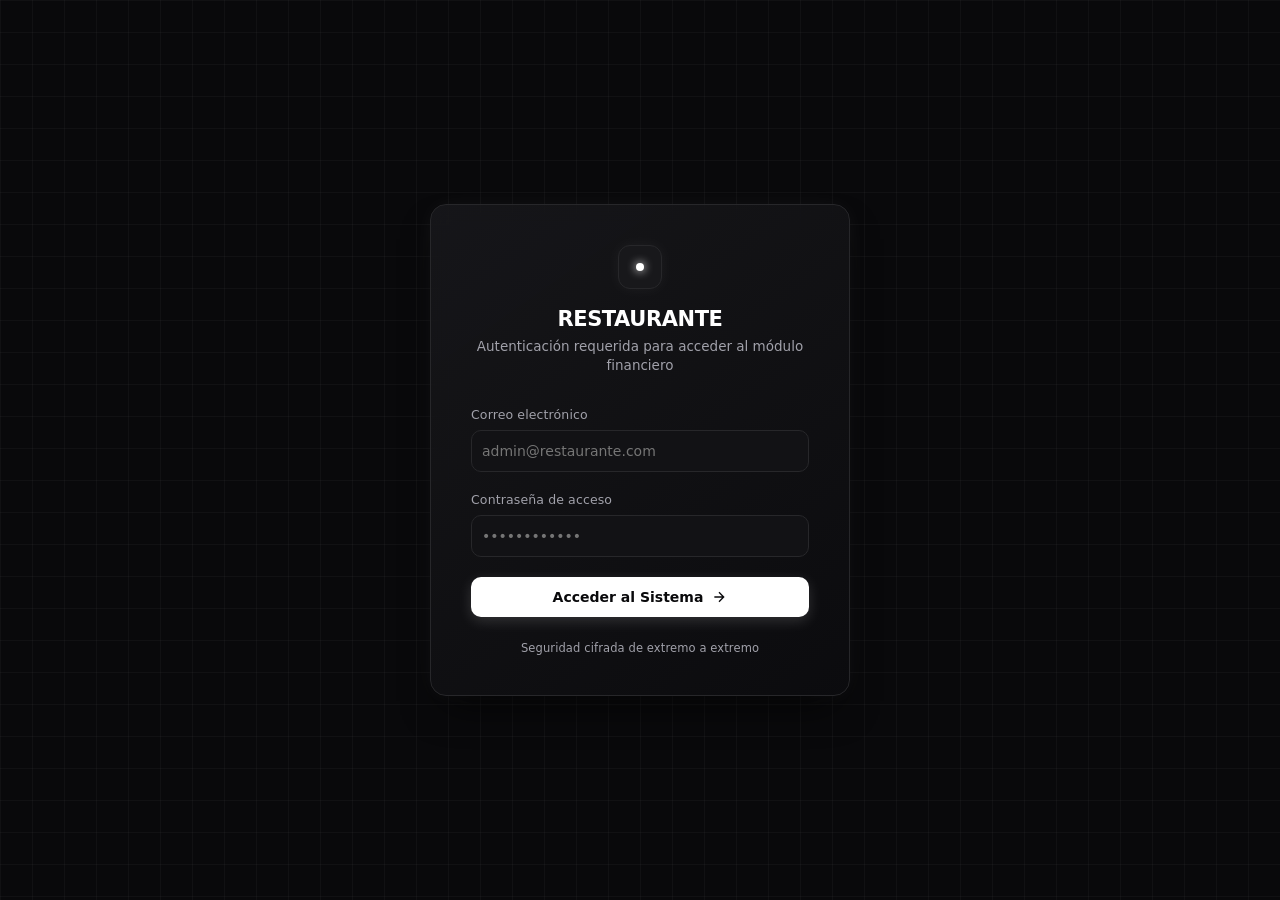
==== pages/ComprobanteEgreso.html @ 993ea024 "comprobante de egreso" ====
<!doctype html>
<html lang="es">
  <head>
    <meta charset="UTF-8" />

    <meta name="viewport" content="width=device-width, initial-scale=1.0" />

    <title>Comprobante de Egreso | Enterprise Core</title>

    <link rel="stylesheet" href="../css/Comprobante.css" />
  </head>
  <body>
    <!-- Fondo con malla sutil estilo Vercel/Linear -->

    <div class="bg-grid"></div>

    <!-- Sección de Autenticación / Inicio de Sesión -->

    <div class="auth-wrapper" id="login-section">
      <div class="glass-card">
        <div class="card-header">
          <div class="brand-glow-icon">
            <div class="inner-dot"></div>
          </div>

          <h1>RESTAURANTE</h1>

          <p>Autenticación requerida para acceder al módulo financiero</p>
        </div>

        <form onsubmit="handleLogin(event)">
          <div class="input-group">
            <label for="email">Correo electrónico</label>

            <div class="input-wrapper">
              <input
                type="email"
                id="email"
                placeholder="admin@restaurante.com"
                required
              />
            </div>
          </div>

          <div class="input-group">
            <label for="password">Contraseña de acceso</label>

            <div class="input-wrapper">
              <input
                type="password"
                id="password"
                placeholder="••••••••••••"
                required
              />
            </div>
          </div>

          <button type="submit" class="btn-primary">
            <span>Acceder al Sistema</span>

            <svg
              width="16"
              height="16"
              viewBox="0 0 24 24"
              fill="none"
              stroke="currentColor"
              stroke-width="2"
            >
              <path d="M5 12h14M12 5l7 7-7 7" />
            </svg>
          </button>
        </form>

        <div class="card-footer-info">
          <span>Seguridad cifrada de extremo a extremo</span>
        </div>
      </div>
    </div>

    <!-- Módulo Principal: Comprobante de Egreso -->

    <div class="dashboard-wrapper hidden" id="dashboard-section">
      <header class="top-nav">
        <div class="nav-left">
          <div class="status-indicator"></div>

          <span class="nav-brand">Restaurante_Grupo</span>

          <span class="nav-divider">/</span>

          <span class="nav-page">Comprobante de Egreso</span>
        </div>

        <div class="nav-right">
          <div class="user-pill">
            <span class="user-status-dot"></span>

            <span>Sesión Activa</span>
          </div>

          <button class="btn-secondary btn-sm" onclick="handleLogout()">
            Cerrar Sesión
          </button>
        </div>
      </header>

      <main class="main-content">
        <div class="form-container glass-card-large">
          <div class="section-title">
            <div class="title-badge">Módulo Financiero</div>

            <h2>Nuevo Comprobante de Egreso</h2>

            <p>
              Registre de forma oficial la salida de capital y seleccione el
              canal de desembolso.
            </p>
          </div>

          <form
            class="egreso-form"
            onsubmit="
              event.preventDefault();
              alert('¡Comprobante generado con éxito!');
            "
          >
            <div class="grid-2">
              <div class="input-group">
                <label for="concepto">Concepto de pago</label>

                <div class="input-wrapper">
                  <input
                    type="text"
                    id="concepto"
                    placeholder="Ej. Liquidación a proveedor de carnes"
                    required
                  />
                </div>
              </div>

              <div class="input-group">
                <label for="forma-pago">Forma de pago</label>

                <div class="input-wrapper select-wrapper">
                  <select id="forma-pago" required>
                    <option value="" disabled selected>
                      Seleccione método de pago
                    </option>

                    <option value="efectivo">Efectivo (Caja General)</option>

                    <option value="transferencia">
                      Transferencia Bancaria (Bancolombia)
                    </option>

                    <option value="tarjeta">
                      Tarjeta Corporativa / Crédito
                    </option>

                    <option value="cheque">Cheque de Gerencia</option>
                  </select>
                </div>
              </div>
            </div>

            <div class="grid-2">
              <div class="input-group">
                <label for="monto">Monto total del egreso ($)</label>

                <div class="input-wrapper currency-wrapper">
                  <span class="currency-symbol">$</span>

                  <input
                    type="number"
                    id="monto"
                    placeholder="0.00"
                    step="0.01"
                    required
                  />
                </div>
              </div>

              <div class="input-group">
                <label for="beneficiario">Beneficiario / Tercero</label>

                <div class="input-wrapper">
                  <input
                    type="text"
                    id="beneficiario"
                    placeholder="Nombre o NIT de la empresa"
                    required
                  />
                </div>
              </div>
            </div>

            <div class="input-group">
              <label for="observaciones">Observaciones o notas contables</label>

              <div class="input-wrapper">
                <textarea
                  id="observaciones"
                  rows="3"
                  placeholder="Detalle la justificación de este movimiento financiero..."
                ></textarea>
              </div>
            </div>

            <div class="form-actions">
              <button
                type="button"
                class="btn-secondary"
                onclick="document.querySelector('.egreso-form').reset()"
              >
                Limpiar campos
              </button>

              <button type="submit" class="btn-primary">
                <span>Generar y Firmar Comprobante</span>

                <svg
                  width="16"
                  height="16"
                  viewBox="0 0 24 24"
                  fill="none"
                  stroke="currentColor"
                  stroke-width="2"
                >
                  <polyline points="20 6 9 17 4 12" />
                </svg>
              </button>
            </div>
          </form>
        </div>
      </main>
    </div>

    <script>
      function handleLogin(e) {
        e.preventDefault();

        document.getElementById("login-section").style.opacity = "0";

        setTimeout(() => {
          document.getElementById("login-section").classList.add("hidden");

          document
            .getElementById("dashboard-section")
            .classList.remove("hidden");
        }, 200);
      }

      function handleLogout() {
        document.getElementById("dashboard-section").classList.add("hidden");

        const login = document.getElementById("login-section");

        login.classList.remove("hidden");

        login.style.opacity = "1";
      }
    </script>
  </body>
</html>
---- css/Comprobante.css ----
/* ==========================================================
   ESTILOS FINANCIEROS PREMIUM - ENTERPRISE CORE (VERCEL/LINEAR)
   ========================================================== */

* {
    box-sizing: border-box;
    margin: 0;
    padding: 0;
    font-family: system-ui, -apple-system, BlinkMacSystemFont, "Segoe UI", Roboto, Oxygen, Ubuntu, Cantarell, sans-serif;
}

:root {
    --bg-base: #09090b;
    --surface-primary: #121215;
    --surface-secondary: #18181b;
    --border-color: #27272a;
    --border-focus: #52525b;
    --text-main: #f4f4f5;
    --text-muted: #a1a1aa;
    --accent-color: #ffffff;
    --accent-hover: #e4e4e7;
    --accent-subtle: rgba(255, 255, 255, 0.08);
    --glow-shadow: 0 0 25px -5px rgba(255, 255, 255, 0.07);
}

body {
    background-color: var(--bg-base);
    color: var(--text-main);
    min-height: 100vh;
    display: flex;
    justify-content: center;
    align-items: center;
    overflow-x: hidden;
    perspective: 1200px;
    -webkit-font-smoothing: antialiased;
}

/* Patrón de grilla de fondo sofisticado */
.bg-grid {
    position: fixed;
    top: 0;
    left: 0;
    width: 100vw;
    height: 100vh;
    background-image: 
        linear-gradient(to right, rgba(255, 255, 255, 0.03) 1px, transparent 1px),
        linear-gradient(to bottom, rgba(255, 255, 255, 0.03) 1px, transparent 1px);
    background-size: 32px 32px;
    z-index: -1;
}

.hidden {
    display: none !important;
}

/* --- TARJETAS CON EFECTO 3D Y GLASSMORPHISM --- */
.glass-card, .glass-card-large {
    background: linear-gradient(145deg, rgba(24, 24, 27, 0.9) 0%, rgba(12, 12, 15, 0.95) 100%);
    border: 1px solid var(--border-color);
    border-radius: 16px;
    backdrop-filter: blur(12px);
    box-shadow: 0 20px 40px -15px rgba(0, 0, 0, 0.8), var(--glow-shadow);
    transition: transform 0.1s ease-out, border-color 0.3s ease, box-shadow 0.3s ease;
    will-change: transform;
}

.glass-card {
    padding: 40px;
    width: 100%;
    max-width: 420px;
    animation: fadeInUp 0.6s cubic-bezier(0.16, 1, 0.3, 1) forwards;
}

.glass-card-large {
    padding: 48px;
    width: 100%;
    max-width: 760px;
    animation: fadeInUp 0.6s cubic-bezier(0.16, 1, 0.3, 1) forwards;
}

.glass-card:hover, .glass-card-large:hover {
    border-color: rgba(255, 255, 255, 0.25);
    box-shadow: 0 35px 70px -15px rgba(0, 0, 0, 0.95), 0 0 35px rgba(255, 255, 255, 0.08);
}

/* Animación de entrada general */
@keyframes fadeInUp {
    from {
        opacity: 0;
        transform: translateY(20px);
    }
    to {
        opacity: 1;
        transform: translateY(0);
    }
}

/* Animación escalonada para los campos */
@keyframes slideUpFade {
    from {
        opacity: 0;
        transform: translateY(16px);
    }
    to {
        opacity: 1;
        transform: translateY(0);
    }
}

.animate-stagger-1 { animation: slideUpFade 0.5s cubic-bezier(0.16, 1, 0.3, 1) 0.15s forwards; opacity: 0; }
.animate-stagger-2 { animation: slideUpFade 0.5s cubic-bezier(0.16, 1, 0.3, 1) 0.25s forwards; opacity: 0; }
.animate-stagger-3 { animation: slideUpFade 0.5s cubic-bezier(0.16, 1, 0.3, 1) 0.35s forwards; opacity: 0; }
.animate-stagger-4 { animation: slideUpFade 0.5s cubic-bezier(0.16, 1, 0.3, 1) 0.45s forwards; opacity: 0; }
.animate-stagger-5 { animation: slideUpFade 0.5s cubic-bezier(0.16, 1, 0.3, 1) 0.55s forwards; opacity: 0; }
.animate-stagger-6 { animation: slideUpFade 0.5s cubic-bezier(0.16, 1, 0.3, 1) 0.65s forwards; opacity: 0; }

/* --- ENCABEZADOS Y ELEMENTOS VISUALES --- */
.card-header {
    text-align: center;
    margin-bottom: 32px;
}

.brand-glow-icon {
    width: 44px;
    height: 44px;
    background: var(--surface-secondary);
    border: 1px solid var(--border-color);
    border-radius: 12px;
    margin: 0 auto 18px auto;
    display: flex;
    align-items: center;
    justify-content: center;
    box-shadow: 0 0 15px rgba(255, 255, 255, 0.05);
}

.inner-dot {
    width: 8px;
    height: 8px;
    background-color: var(--accent-color);
    border-radius: 50%;
    box-shadow: 0 0 10px #ffffff;
}

.card-header h1 {
    font-size: 21px;
    font-weight: 600;
    letter-spacing: -0.02em;
    margin-bottom: 6px;
    color: #ffffff;
}

.card-header p {
    font-size: 13.5px;
    color: var(--text-muted);
    line-height: 1.4;
}

.card-footer-info {
    text-align: center;
    margin-top: 24px;
    font-size: 11.5px;
    color: var(--text-muted);
    letter-spacing: 0.01em;
}

/* --- CAMPOS DE ENTRADA E ÍCONOS --- */
.input-group {
    margin-bottom: 20px;
    display: flex;
    flex-direction: column;
}

.input-group label {
    font-size: 12.5px;
    font-weight: 500;
    color: var(--text-muted);
    margin-bottom: 8px;
    letter-spacing: 0.01em;
}

.input-wrapper {
    position: relative;
    background-color: var(--surface-primary);
    border: 1px solid var(--border-color);
    border-radius: 10px;
    display: flex;
    align-items: center;
    transition: all 0.2s cubic-bezier(0.16, 1, 0.3, 1);
}

.input-wrapper:focus-within {
    border-color: var(--border-focus);
    background-color: #151518;
    box-shadow: 0 0 0 3px rgba(255, 255, 255, 0.06), 0 0 20px rgba(255, 255, 255, 0.03);
}

.input-icon {
    display: flex;
    align-items: center;
    justify-content: center;
    padding-left: 14px;
    color: var(--text-muted);
}

.input-group input,
.input-group select,
.input-group textarea {
    width: 100%;
    background: transparent;
    border: none;
    padding: 12px 14px;
    font-size: 14px;
    color: var(--text-main);
    outline: none;
}

.input-wrapper input {
    padding-left: 10px !important;
}

.input-group select {
    cursor: pointer;
    appearance: none;
    background-image: url("data:image/svg+xml,%3Csvg xmlns='http://www.w3.org/2000/svg' width='16' height='16' viewBox='0 0 24 24' fill='none' stroke='%23a1a1aa' stroke-width='2' stroke-linecap='round' stroke-linejoin='round'%3E%3Cpolyline points='6 9 12 15 18 9'%3E%3C/polyline%3E%3C/svg%3E");
    background-repeat: no-repeat;
    background-position: right 14px center;
    padding-right: 40px;
}

.input-group select option {
    background-color: var(--surface-secondary);
    color: var(--text-main);
    padding: 12px;
}

.currency-wrapper {
    padding-left: 14px;
}

.currency-symbol {
    color: var(--text-muted);
    font-weight: 500;
    font-size: 14px;
}

.currency-wrapper input {
    padding-left: 6px !important;
}

.input-group textarea {
    resize: vertical;
    min-height: 80px;
}

/* --- BOTONES --- */
.btn-primary {
    width: 100%;
    background-color: var(--accent-color);
    color: #09090b;
    border: none;
    border-radius: 10px;
    padding: 12px 18px;
    font-size: 14px;
    font-weight: 600;
    cursor: pointer;
    display: flex;
    align-items: center;
    justify-content: center;
    gap: 8px;
    transition: all 0.2s ease;
    box-shadow: 0 4px 14px rgba(255, 255, 255, 0.15);
    margin-top: 6px;
}

.btn-primary:hover {
    background-color: var(--accent-hover);
    transform: translateY(-1px);
    box-shadow: 0 6px 20px rgba(255, 255, 255, 0.25);
}

.btn-primary:active, .btn-secondary:active {
    transform: scale(0.98);
}

.btn-secondary {
    background-color: transparent;
    color: var(--text-main);
    border: 1px solid var(--border-color);
    border-radius: 10px;
    padding: 10px 16px;
    font-size: 13.5px;
    font-weight: 500;
    cursor: pointer;
    transition: all 0.2s ease;
}

.btn-secondary:hover {
    background-color: var(--accent-subtle);
    border-color: var(--border-focus);
}

.btn-sm {
    padding: 6px 12px;
    font-size: 12.5px;
    border-radius: 8px;
}

/* --- DASHBOARD Y NAVEGACIÓN SUPERIOR --- */
.dashboard-wrapper {
    width: 100vw;
    height: 100vh;
    display: flex;
    flex-direction: column;
    background-color: var(--bg-base);
    transition: opacity 0.3s ease;
}

.top-nav {
    height: 64px;
    border-bottom: 1px solid var(--border-color);
    display: flex;
    justify-content: space-between;
    align-items: center;
    padding: 0 36px;
    background-color: rgba(9, 9, 11, 0.85);
    backdrop-filter: blur(12px);
    position: sticky;
    top: 0;
    z-index: 100;
}

.nav-left {
    display: flex;
    align-items: center;
    gap: 12px;
    font-size: 14px;
}

.status-indicator {
    width: 8px;
    height: 8px;
    background-color: #22c55e;
    border-radius: 50%;
    box-shadow: 0 0 8px rgba(34, 197, 94, 0.6);
}

.nav-brand {
    font-weight: 600;
    color: var(--text-main);
}

.nav-divider {
    color: var(--border-focus);
}

.nav-page {
    color: var(--text-muted);
}

.nav-right {
    display: flex;
    align-items: center;
    gap: 16px;
}

.user-pill {
    display: flex;
    align-items: center;
    gap: 8px;
    background-color: var(--surface-secondary);
    border: 1px solid var(--border-color);
    padding: 5px 12px;
    border-radius: 20px;
    font-size: 12px;
    color: var(--text-muted);
}

.user-status-dot {
    width: 6px;
    height: 6px;
    background-color: #3b82f6;
    border-radius: 50%;
}

.main-content {
    flex: 1;
    display: flex;
    justify-content: center;
    align-items: center;
    padding: 32px;
}

.section-title {
    margin-bottom: 28px;
    border-bottom: 1px solid var(--border-color);
    padding-bottom: 18px;
}

.title-badge {
    display: inline-block;
    background-color: rgba(255, 255, 255, 0.06);
    border: 1px solid var(--border-color);
    padding: 3px 8px;
    border-radius: 6px;
    font-size: 11px;
    font-weight: 600;
    color: var(--text-muted);
    text-transform: uppercase;
    letter-spacing: 0.05em;
    margin-bottom: 10px;
}

.section-title h2 {
    font-size: 20px;
    font-weight: 600;
    letter-spacing: -0.02em;
    margin-bottom: 6px;
    color: #ffffff;
}

.section-title p {
    font-size: 13.5px;
    color: var(--text-muted);
}

.grid-2 {
    display: grid;
    grid-template-columns: 1fr 1fr;
    gap: 18px;
}

.form-actions {
    display: flex;
    justify-content: flex-end;
    gap: 12px;
    margin-top: 32px;
    border-top: 1px solid var(--border-color);
    padding-top: 20px;
}
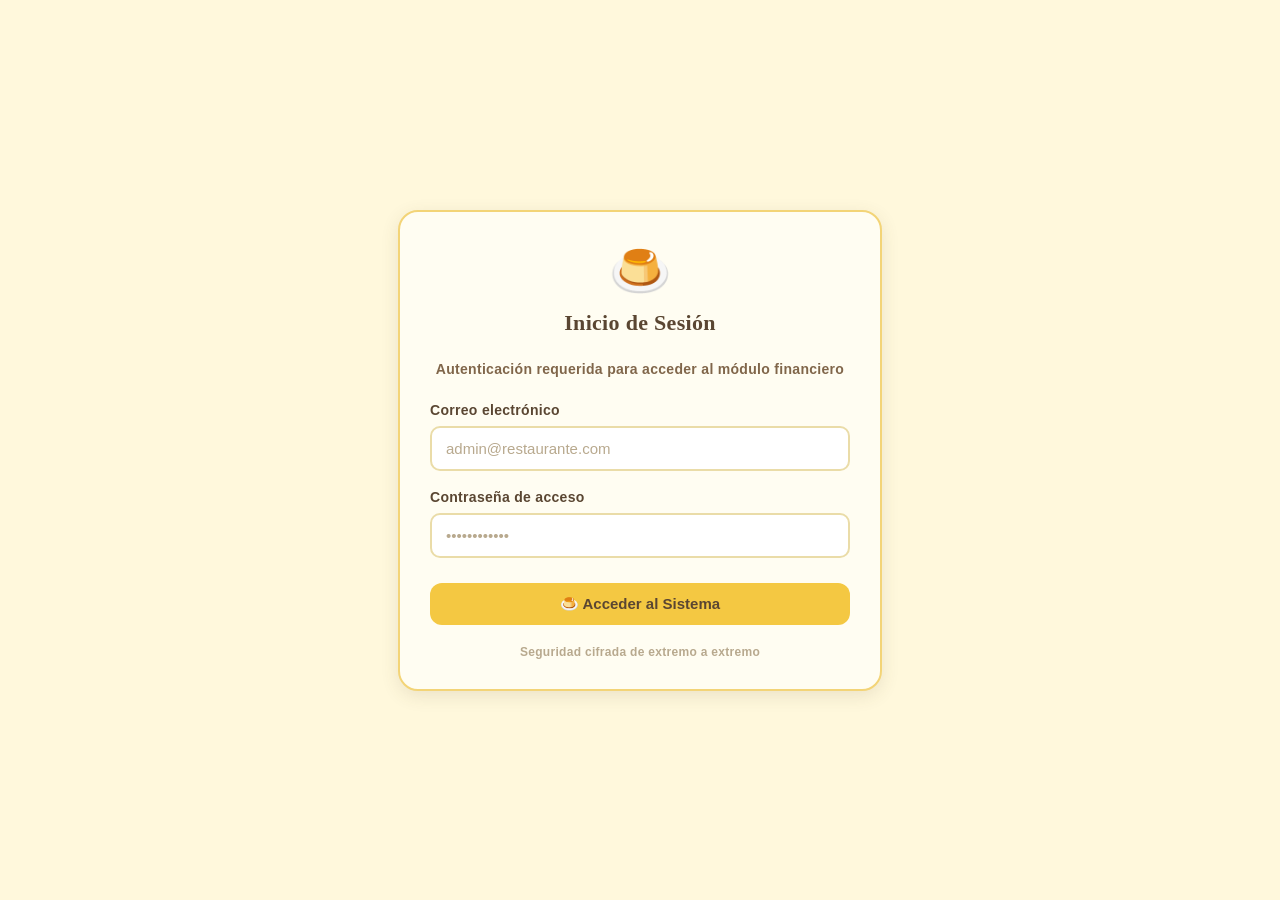
==== commit 0021c99b: "Actualización de comprobantes por Brandon" ====
--- a/pages/ComprobanteEgreso.html
+++ b/pages/ComprobanteEgreso.html
@@ -2,263 +2,207 @@
 <html lang="es">
   <head>
     <meta charset="UTF-8" />
-
     <meta name="viewport" content="width=device-width, initial-scale=1.0" />
-
-    <title>Comprobante de Egreso | Enterprise Core</title>
-
+    <title>Comprobante de Egreso | Pompompurin Restaurante</title>
+    <!-- ENLAZADO CORRECTAMENTE AL CSS DE COMPROBANTE -->
     <link rel="stylesheet" href="../css/Comprobante.css" />
   </head>
   <body>
-    <!-- Fondo con malla sutil estilo Vercel/Linear -->
-
-    <div class="bg-grid"></div>
-
-    <!-- Sección de Autenticación / Inicio de Sesión -->
-
-    <div class="auth-wrapper" id="login-section">
-      <div class="glass-card">
-        <div class="card-header">
-          <div class="brand-glow-icon">
-            <div class="inner-dot"></div>
+    <!-- SECCIÓN DE AUTENTICACIÓN / INICIO DE SESIÓN -->
+    <div id="login-section">
+      <section class="tarjeta login-tarjeta">
+        <div style="font-size: 50px; margin-bottom: 10px; text-align: center;">🍮</div>
+        <h3 style="text-align: center;">Inicio de Sesión</h3>
+        <p style="color: #80664a; font-size: 14px; margin-bottom: 25px; text-align: center;">
+          Autenticación requerida para acceder al módulo financiero
+        </p>
+
+        <form onsubmit="handleLogin(event)">
+          <div class="campo" style="margin-bottom: 18px;">
+            <label for="email">Correo electrónico</label>
+            <input
+              type="email"
+              id="email"
+              placeholder="admin@restaurante.com"
+              required
+            />
           </div>
 
-          <h1>RESTAURANTE</h1>
-
-          <p>Autenticación requerida para acceder al módulo financiero</p>
-        </div>
-
-        <form onsubmit="handleLogin(event)">
-          <div class="input-group">
-            <label for="email">Correo electrónico</label>
-
-            <div class="input-wrapper">
-              <input
-                type="email"
-                id="email"
-                placeholder="admin@restaurante.com"
-                required
-              />
-            </div>
+          <div class="campo" style="margin-bottom: 25px;">
+            <label for="password">Contraseña de acceso</label>
+            <input
+              type="password"
+              id="password"
+              placeholder="••••••••••••"
+              required
+            />
           </div>
 
-          <div class="input-group">
-            <label for="password">Contraseña de acceso</label>
-
-            <div class="input-wrapper">
-              <input
-                type="password"
-                id="password"
-                placeholder="••••••••••••"
-                required
-              />
-            </div>
-          </div>
-
-          <button type="submit" class="btn-primary">
-            <span>Acceder al Sistema</span>
-
-            <svg
-              width="16"
-              height="16"
-              viewBox="0 0 24 24"
-              fill="none"
-              stroke="currentColor"
-              stroke-width="2"
-            >
-              <path d="M5 12h14M12 5l7 7-7 7" />
-            </svg>
+          <button type="submit" class="btn guardar" style="width: 100%;">
+            🍮 Acceder al Sistema
           </button>
         </form>
 
-        <div class="card-footer-info">
+        <div style="margin-top: 20px; font-size: 12px; color: #b8a98e; text-align: center;">
           <span>Seguridad cifrada de extremo a extremo</span>
         </div>
-      </div>
+      </section>
     </div>
 
-    <!-- Módulo Principal: Comprobante de Egreso -->
-
-    <div class="dashboard-wrapper hidden" id="dashboard-section">
-      <header class="top-nav">
-        <div class="nav-left">
-          <div class="status-indicator"></div>
-
-          <span class="nav-brand">Restaurante_Grupo</span>
-
-          <span class="nav-divider">/</span>
-
-          <span class="nav-page">Comprobante de Egreso</span>
-        </div>
-
-        <div class="nav-right">
-          <div class="user-pill">
-            <span class="user-status-dot"></span>
-
-            <span>Sesión Activa</span>
-          </div>
-
-          <button class="btn-secondary btn-sm" onclick="handleLogout()">
+    <!-- MÓDULO PRINCIPAL: COMPROBANTE DE EGRESO (OCULTO POR DEFECTO) -->
+    <div id="dashboard-section" class="hidden">
+      <!-- Encabezado Estilizado Pompompurin -->
+      <header class="encabezado">
+        <div class="logo">🍮</div>
+        <img src="../img/comida.png" alt="Pompompurin" />
+        <div>
+          <h1>Restaurante_Grupo</h1>
+          <p>Módulo Financiero y Caja</p>
+        </div>
+        <div style="margin-left: auto;">
+          <button class="btn cancelar" onclick="handleLogout()" style="padding: 8px 16px; font-size: 13px;">
             Cerrar Sesión
           </button>
         </div>
       </header>
 
-      <main class="main-content">
-        <div class="form-container glass-card-large">
-          <div class="section-title">
-            <div class="title-badge">Módulo Financiero</div>
-
-            <h2>Nuevo Comprobante de Egreso</h2>
-
-            <p>
-              Registre de forma oficial la salida de capital y seleccione el
-              canal de desembolso.
-            </p>
+      <!-- Contenido Principal -->
+      <main class="contenedor">
+        <div class="titulo">
+          <h2>🍮 Nuevo Comprobante de Egreso</h2>
+          <p>
+            Registre de forma oficial la salida de capital y seleccione el canal de desembolso.
+          </p>
+        </div>
+
+        <form
+          onsubmit="
+            event.preventDefault();
+            alert('¡Comprobante generado con éxito!');
+          "
+        >
+          <!-- Datos del Comprobante -->
+          <section class="tarjeta">
+            <h3>🍮 Datos del Egreso</h3>
+
+            <div class="formulario">
+              <div class="campo">
+                <label for="concepto">Concepto de pago</label>
+                <input
+                  type="text"
+                  id="concepto"
+                  placeholder="Ej. Liquidación a proveedor de carnes"
+                  required
+                />
+              </div>
+
+              <div class="campo">
+                <label for="forma-pago">Forma de pago</label>
+                <select id="forma-pago" required>
+                  <option value="" disabled selected>
+                    🍮 Seleccione método de pago
+                  </option>
+                  <option value="efectivo">Efectivo (Caja General)</option>
+                  <option value="transferencia">
+                    Transferencia Bancaria (Bancolombia)
+                  </option>
+                  <option value="tarjeta">
+                    Tarjeta Corporativa / Crédito
+                  </option>
+                  <option value="cheque">Cheque de Gerencia</option>
+                </select>
+              </div>
+
+              <div class="campo">
+                <label for="monto">Monto total del egreso ($)</label>
+                <input
+                  type="number"
+                  id="monto"
+                  placeholder="0.00"
+                  step="0.01"
+                  min="0"
+                  required
+                />
+              </div>
+
+              <div class="campo">
+                <label for="beneficiario">Beneficiario / Tercero</label>
+                <input
+                  type="text"
+                  id="beneficiario"
+                  placeholder="Nombre o NIT de la empresa"
+                  required
+                />
+              </div>
+            </div>
+
+            <div class="campo" style="margin-top: 20px;">
+              <label for="observaciones">Observaciones o notas contables</label>
+              <textarea
+                id="observaciones"
+                rows="3"
+                placeholder="Detalle la justificación de este movimiento financiero..."
+              ></textarea>
+            </div>
+          </section>
+
+          <!-- Resumen Financiero -->
+          <section class="tarjeta-resumen">
+            <h3>🍮 Resumen del Movimiento</h3>
+            
+            <div class="Pedido-vacio">
+              <div class="icono-pedido">🍮</div>
+              <p>Comprobante listo para validar</p>
+              <span>Verifique los montos e información antes de firmar</span>
+            </div>
+
+            <div class="total">
+              <strong>Total Egreso</strong>
+              <strong>$0.00</strong>
+            </div>
+          </section>
+
+          <!-- Botones de Acción -->
+          <div class="acciones">
+            <button
+              type="button"
+              class="btn cancelar"
+              onclick="document.querySelector('form').reset()"
+            >
+              Limpiar campos
+            </button>
+
+            <button type="submit" class="btn guardar">
+              🍮 Generar y Firmar Comprobante
+            </button>
           </div>
-
-          <form
-            class="egreso-form"
-            onsubmit="
-              event.preventDefault();
-              alert('¡Comprobante generado con éxito!');
-            "
-          >
-            <div class="grid-2">
-              <div class="input-group">
-                <label for="concepto">Concepto de pago</label>
-
-                <div class="input-wrapper">
-                  <input
-                    type="text"
-                    id="concepto"
-                    placeholder="Ej. Liquidación a proveedor de carnes"
-                    required
-                  />
-                </div>
-              </div>
-
-              <div class="input-group">
-                <label for="forma-pago">Forma de pago</label>
-
-                <div class="input-wrapper select-wrapper">
-                  <select id="forma-pago" required>
-                    <option value="" disabled selected>
-                      Seleccione método de pago
-                    </option>
-
-                    <option value="efectivo">Efectivo (Caja General)</option>
-
-                    <option value="transferencia">
-                      Transferencia Bancaria (Bancolombia)
-                    </option>
-
-                    <option value="tarjeta">
-                      Tarjeta Corporativa / Crédito
-                    </option>
-
-                    <option value="cheque">Cheque de Gerencia</option>
-                  </select>
-                </div>
-              </div>
-            </div>
-
-            <div class="grid-2">
-              <div class="input-group">
-                <label for="monto">Monto total del egreso ($)</label>
-
-                <div class="input-wrapper currency-wrapper">
-                  <span class="currency-symbol">$</span>
-
-                  <input
-                    type="number"
-                    id="monto"
-                    placeholder="0.00"
-                    step="0.01"
-                    required
-                  />
-                </div>
-              </div>
-
-              <div class="input-group">
-                <label for="beneficiario">Beneficiario / Tercero</label>
-
-                <div class="input-wrapper">
-                  <input
-                    type="text"
-                    id="beneficiario"
-                    placeholder="Nombre o NIT de la empresa"
-                    required
-                  />
-                </div>
-              </div>
-            </div>
-
-            <div class="input-group">
-              <label for="observaciones">Observaciones o notas contables</label>
-
-              <div class="input-wrapper">
-                <textarea
-                  id="observaciones"
-                  rows="3"
-                  placeholder="Detalle la justificación de este movimiento financiero..."
-                ></textarea>
-              </div>
-            </div>
-
-            <div class="form-actions">
-              <button
-                type="button"
-                class="btn-secondary"
-                onclick="document.querySelector('.egreso-form').reset()"
-              >
-                Limpiar campos
-              </button>
-
-              <button type="submit" class="btn-primary">
-                <span>Generar y Firmar Comprobante</span>
-
-                <svg
-                  width="16"
-                  height="16"
-                  viewBox="0 0 24 24"
-                  fill="none"
-                  stroke="currentColor"
-                  stroke-width="2"
-                >
-                  <polyline points="20 6 9 17 4 12" />
-                </svg>
-              </button>
-            </div>
-          </form>
-        </div>
+        </form>
       </main>
+
+      <!-- Pie de página -->
+      <footer>
+        <p>🍮 Restaurante: Módulo Financiero Seguro</p>
+      </footer>
     </div>
 
+    <!-- Script de Control de Sesión -->
     <script>
       function handleLogin(e) {
         e.preventDefault();
-
-        document.getElementById("login-section").style.opacity = "0";
-
+        const loginSection = document.getElementById("login-section");
+        loginSection.style.opacity = "0";
         setTimeout(() => {
-          document.getElementById("login-section").classList.add("hidden");
-
-          document
-            .getElementById("dashboard-section")
-            .classList.remove("hidden");
+          loginSection.classList.add("hidden");
+          document.getElementById("dashboard-section").classList.remove("hidden");
         }, 200);
       }
 
       function handleLogout() {
         document.getElementById("dashboard-section").classList.add("hidden");
-
         const login = document.getElementById("login-section");
-
         login.classList.remove("hidden");
-
         login.style.opacity = "1";
       }
     </script>
   </body>
-</html>
+</html>
--- a/css/Comprobante.css
+++ b/css/Comprobante.css
@@ -1,439 +1,286 @@
-/* ==========================================================
-   ESTILOS FINANCIEROS PREMIUM - ENTERPRISE CORE (VERCEL/LINEAR)
-   ========================================================== */
-
-* {
+@import url('https://fonts.googleapis.com/css2?family=Dancing+Script:wght@500;600;700&display=swap');
+
+.encabezado h1,
+.titulo h2,
+.tarjeta h3,
+.tarjeta-resumen h3 {
+    font-family: "Dancing Script", cursive;
+}
+
+/*------- Pompompurin Theme -------*/ 
+
+body {
+    margin: 0;
+    background-color: #fff8dc;
+    font-family: "Trebuchet MS", Arial, sans-serif;
+    color: #5a4632;
+    min-height: 100vh;
+}
+
+/*---- class encabezado ----*/
+
+.encabezado {
+    padding: 25px 40px;
+    display: flex;
+    align-items: center;
+    gap: 15px;
+    border-bottom: 3px solid #e8bd32;
+    background-image: url("../img/cuadros.jpg");
+    background-size: 400px 400px;
+    position: relative;
+}
+
+.encabezado img {
+    position: absolute;
+    right: 40px;
+    top: 5px;
+    width: 100px;
+    height: auto;
+}
+
+.logo {
+    font-size: 45px;
+}
+
+.encabezado h1 {
+    margin: 0;
+    color: #5a4632;
+    font-size: 30px;
+    font-weight: 700;
+    letter-spacing: 0.5px;
+}
+
+.encabezado p {
+    margin: 4px 0 0;
+    color: #76583a;
+    font-size: 16px;
+}
+
+/*--- contenedor principal ---*/
+
+.contenedor {
+    width: 90%;
+    max-width: 1000px;
+    margin: 35px auto;
+}
+
+/*-- titulo --*/
+
+.titulo {
+    margin-bottom: 25px;
+}
+
+.titulo h2 {
+    margin-bottom: 8px;
+    color: #5a4632;
+    font-size: 32px;
+    font-weight: 700;
+    letter-spacing: 0.5px;
+}
+
+.titulo p {
+    margin: 0;
+    color: #80664a;
+}
+
+/* ------- tarjetas ------- */
+
+.tarjeta,
+.tarjeta-resumen {
+    background-color: #fffdf2;
+    border-radius: 20px;
+    padding: 30px;
+    margin-bottom: 25px;
+    box-shadow: 0 5px 18px rgba(90, 70, 50, 0.12);
+    border: 2px solid #f3d477;
+    font-weight: 700;
+    letter-spacing: 0.3px;
+}
+
+.tarjeta h3,
+.tarjeta-resumen h3 {
+    margin-top: 0;
+    margin-bottom: 25px;
+    color: #5a4632;
+    font-size: 22px;
+}
+
+/*------- formulario -------*/
+
+.formulario {
+    display: grid;
+    grid-template-columns: repeat(2, 1fr);
+    gap: 20px;
+}
+
+.campo {
+    display: flex;
+    flex-direction: column;
+    gap: 8px;
+}
+
+.campo label {
+    font-weight: bold;
+    color: #5a4632;
+    font-size: 14px;
+}
+
+.campo input,
+.campo select,
+.campo textarea {
+    width: 100%;
     box-sizing: border-box;
-    margin: 0;
-    padding: 0;
-    font-family: system-ui, -apple-system, BlinkMacSystemFont, "Segoe UI", Roboto, Oxygen, Ubuntu, Cantarell, sans-serif;
-}
-
-:root {
-    --bg-base: #09090b;
-    --surface-primary: #121215;
-    --surface-secondary: #18181b;
-    --border-color: #27272a;
-    --border-focus: #52525b;
-    --text-main: #f4f4f5;
-    --text-muted: #a1a1aa;
-    --accent-color: #ffffff;
-    --accent-hover: #e4e4e7;
-    --accent-subtle: rgba(255, 255, 255, 0.08);
-    --glow-shadow: 0 0 25px -5px rgba(255, 255, 255, 0.07);
-}
-
-body {
-    background-color: var(--bg-base);
-    color: var(--text-main);
-    min-height: 100vh;
+    padding: 12px 14px;
+    border: 2px solid #eadca8;
+    border-radius: 10px;
+    background-color: #fff;
+    color: #5a4632;
+    font-size: 15px;
+    font-family: inherit;
+}
+
+.campo textarea {
+    resize: vertical;
+    min-height: 80px;
+}
+
+/* Efecto al seleccionar un campo */
+
+.campo input:focus,
+.campo select:focus,
+.campo textarea:focus {
+    outline: none;
+    border-color: #e5b93f;
+    box-shadow: 0 0 0 3px rgba(229, 185, 63, 0.20);
+}
+
+.campo input::placeholder,
+.campo textarea::placeholder {
+    color: #b8a98e;
+}
+
+/* ------- botones ------- */
+
+.acciones {
+    display: flex;
+    justify-content: flex-end;
+    gap: 15px;
+    margin-top: 20px;
+}
+
+.btn {
+    border: none;
+    border-radius: 12px;
+    padding: 12px 22px;
+    font-size: 15px;
+    font-weight: bold;
+    cursor: pointer;
+    transition: background-color 0.2s ease;
+}
+
+.cancelar {
+    background-color: #fff;
+    color: #5a4632;
+    border: 2px solid #e8d49a;
+}
+
+.cancelar:hover {
+    background-color: #fcf6e3;
+}
+
+.guardar {
+    background-color: #f4c842;
+    color: #5a4632;
+}
+
+.guardar:hover {
+    background-color: #e9b92e;
+}
+
+/* ------- resumen ------- */
+
+.Pedido-vacio {
+    text-align: center;
+    padding: 25px;
+    color: #806b50;
+}
+
+.icono-pedido {
+    font-size: 45px;
+    margin-bottom: 10px;
+}
+
+.Pedido-vacio p {
+    font-weight: bold;
+    margin-bottom: 8px;
+}
+
+.Pedido-vacio span {
+    font-size: 14px;
+    font-weight: normal;
+}
+
+.total {
+    display: flex;
+    justify-content: space-between;
+    align-items: center;
+    border-top: 2px solid #eadca8;
+    padding-top: 18px;
+    margin-top: 15px;
+    font-size: 20px;
+    color: #5a4632;
+}
+
+/* ------- pie de pagina ------- */
+
+footer {
+    width: 100%;
+    min-height: 150px;
+    box-sizing: border-box;
+    text-align: center;
+    padding: 40px 20px;
+    margin-top: 40px;
+    color: #806b50;
+    font-size: 14px;
+    background-image: url("../img/cuadros.jpg");
+    background-size: 400px 400px;
+    background-position: center;
+    background-repeat: repeat;
+}
+
+/* --- Control de Secciones (Login / Dashboard) --- */
+
+#login-section {
     display: flex;
     justify-content: center;
     align-items: center;
-    overflow-x: hidden;
-    perspective: 1200px;
-    -webkit-font-smoothing: antialiased;
-}
-
-/* Patrón de grilla de fondo sofisticado */
-.bg-grid {
-    position: fixed;
-    top: 0;
-    left: 0;
-    width: 100vw;
-    height: 100vh;
-    background-image: 
-        linear-gradient(to right, rgba(255, 255, 255, 0.03) 1px, transparent 1px),
-        linear-gradient(to bottom, rgba(255, 255, 255, 0.03) 1px, transparent 1px);
-    background-size: 32px 32px;
-    z-index: -1;
+    min-height: 100vh;
+    padding: 20px;
+    box-sizing: border-box;
+}
+
+.login-tarjeta {
+    width: 100%;
+    max-width: 420px;
+    margin-bottom: 0 !important;
 }
 
 .hidden {
     display: none !important;
 }
 
-/* --- TARJETAS CON EFECTO 3D Y GLASSMORPHISM --- */
-.glass-card, .glass-card-large {
-    background: linear-gradient(145deg, rgba(24, 24, 27, 0.9) 0%, rgba(12, 12, 15, 0.95) 100%);
-    border: 1px solid var(--border-color);
-    border-radius: 16px;
-    backdrop-filter: blur(12px);
-    box-shadow: 0 20px 40px -15px rgba(0, 0, 0, 0.8), var(--glow-shadow);
-    transition: transform 0.1s ease-out, border-color 0.3s ease, box-shadow 0.3s ease;
-    will-change: transform;
-}
-
-.glass-card {
-    padding: 40px;
-    width: 100%;
-    max-width: 420px;
-    animation: fadeInUp 0.6s cubic-bezier(0.16, 1, 0.3, 1) forwards;
-}
-
-.glass-card-large {
-    padding: 48px;
-    width: 100%;
-    max-width: 760px;
-    animation: fadeInUp 0.6s cubic-bezier(0.16, 1, 0.3, 1) forwards;
-}
-
-.glass-card:hover, .glass-card-large:hover {
-    border-color: rgba(255, 255, 255, 0.25);
-    box-shadow: 0 35px 70px -15px rgba(0, 0, 0, 0.95), 0 0 35px rgba(255, 255, 255, 0.08);
-}
-
-/* Animación de entrada general */
-@keyframes fadeInUp {
-    from {
-        opacity: 0;
-        transform: translateY(20px);
-    }
-    to {
-        opacity: 1;
-        transform: translateY(0);
-    }
-}
-
-/* Animación escalonada para los campos */
-@keyframes slideUpFade {
-    from {
-        opacity: 0;
-        transform: translateY(16px);
-    }
-    to {
-        opacity: 1;
-        transform: translateY(0);
-    }
-}
-
-.animate-stagger-1 { animation: slideUpFade 0.5s cubic-bezier(0.16, 1, 0.3, 1) 0.15s forwards; opacity: 0; }
-.animate-stagger-2 { animation: slideUpFade 0.5s cubic-bezier(0.16, 1, 0.3, 1) 0.25s forwards; opacity: 0; }
-.animate-stagger-3 { animation: slideUpFade 0.5s cubic-bezier(0.16, 1, 0.3, 1) 0.35s forwards; opacity: 0; }
-.animate-stagger-4 { animation: slideUpFade 0.5s cubic-bezier(0.16, 1, 0.3, 1) 0.45s forwards; opacity: 0; }
-.animate-stagger-5 { animation: slideUpFade 0.5s cubic-bezier(0.16, 1, 0.3, 1) 0.55s forwards; opacity: 0; }
-.animate-stagger-6 { animation: slideUpFade 0.5s cubic-bezier(0.16, 1, 0.3, 1) 0.65s forwards; opacity: 0; }
-
-/* --- ENCABEZADOS Y ELEMENTOS VISUALES --- */
-.card-header {
-    text-align: center;
-    margin-bottom: 32px;
-}
-
-.brand-glow-icon {
-    width: 44px;
-    height: 44px;
-    background: var(--surface-secondary);
-    border: 1px solid var(--border-color);
-    border-radius: 12px;
-    margin: 0 auto 18px auto;
-    display: flex;
-    align-items: center;
-    justify-content: center;
-    box-shadow: 0 0 15px rgba(255, 255, 255, 0.05);
-}
-
-.inner-dot {
-    width: 8px;
-    height: 8px;
-    background-color: var(--accent-color);
-    border-radius: 50%;
-    box-shadow: 0 0 10px #ffffff;
-}
-
-.card-header h1 {
-    font-size: 21px;
-    font-weight: 600;
-    letter-spacing: -0.02em;
-    margin-bottom: 6px;
-    color: #ffffff;
-}
-
-.card-header p {
-    font-size: 13.5px;
-    color: var(--text-muted);
-    line-height: 1.4;
-}
-
-.card-footer-info {
-    text-align: center;
-    margin-top: 24px;
-    font-size: 11.5px;
-    color: var(--text-muted);
-    letter-spacing: 0.01em;
-}
-
-/* --- CAMPOS DE ENTRADA E ÍCONOS --- */
-.input-group {
-    margin-bottom: 20px;
-    display: flex;
-    flex-direction: column;
-}
-
-.input-group label {
-    font-size: 12.5px;
-    font-weight: 500;
-    color: var(--text-muted);
-    margin-bottom: 8px;
-    letter-spacing: 0.01em;
-}
-
-.input-wrapper {
-    position: relative;
-    background-color: var(--surface-primary);
-    border: 1px solid var(--border-color);
-    border-radius: 10px;
-    display: flex;
-    align-items: center;
-    transition: all 0.2s cubic-bezier(0.16, 1, 0.3, 1);
-}
-
-.input-wrapper:focus-within {
-    border-color: var(--border-focus);
-    background-color: #151518;
-    box-shadow: 0 0 0 3px rgba(255, 255, 255, 0.06), 0 0 20px rgba(255, 255, 255, 0.03);
-}
-
-.input-icon {
-    display: flex;
-    align-items: center;
-    justify-content: center;
-    padding-left: 14px;
-    color: var(--text-muted);
-}
-
-.input-group input,
-.input-group select,
-.input-group textarea {
-    width: 100%;
-    background: transparent;
-    border: none;
-    padding: 12px 14px;
-    font-size: 14px;
-    color: var(--text-main);
-    outline: none;
-}
-
-.input-wrapper input {
-    padding-left: 10px !important;
-}
-
-.input-group select {
-    cursor: pointer;
-    appearance: none;
-    background-image: url("data:image/svg+xml,%3Csvg xmlns='http://www.w3.org/2000/svg' width='16' height='16' viewBox='0 0 24 24' fill='none' stroke='%23a1a1aa' stroke-width='2' stroke-linecap='round' stroke-linejoin='round'%3E%3Cpolyline points='6 9 12 15 18 9'%3E%3C/polyline%3E%3C/svg%3E");
-    background-repeat: no-repeat;
-    background-position: right 14px center;
-    padding-right: 40px;
-}
-
-.input-group select option {
-    background-color: var(--surface-secondary);
-    color: var(--text-main);
-    padding: 12px;
-}
-
-.currency-wrapper {
-    padding-left: 14px;
-}
-
-.currency-symbol {
-    color: var(--text-muted);
-    font-weight: 500;
-    font-size: 14px;
-}
-
-.currency-wrapper input {
-    padding-left: 6px !important;
-}
-
-.input-group textarea {
-    resize: vertical;
-    min-height: 80px;
-}
-
-/* --- BOTONES --- */
-.btn-primary {
-    width: 100%;
-    background-color: var(--accent-color);
-    color: #09090b;
-    border: none;
-    border-radius: 10px;
-    padding: 12px 18px;
-    font-size: 14px;
-    font-weight: 600;
-    cursor: pointer;
-    display: flex;
-    align-items: center;
-    justify-content: center;
-    gap: 8px;
-    transition: all 0.2s ease;
-    box-shadow: 0 4px 14px rgba(255, 255, 255, 0.15);
-    margin-top: 6px;
-}
-
-.btn-primary:hover {
-    background-color: var(--accent-hover);
-    transform: translateY(-1px);
-    box-shadow: 0 6px 20px rgba(255, 255, 255, 0.25);
-}
-
-.btn-primary:active, .btn-secondary:active {
-    transform: scale(0.98);
-}
-
-.btn-secondary {
-    background-color: transparent;
-    color: var(--text-main);
-    border: 1px solid var(--border-color);
-    border-radius: 10px;
-    padding: 10px 16px;
-    font-size: 13.5px;
-    font-weight: 500;
-    cursor: pointer;
-    transition: all 0.2s ease;
-}
-
-.btn-secondary:hover {
-    background-color: var(--accent-subtle);
-    border-color: var(--border-focus);
-}
-
-.btn-sm {
-    padding: 6px 12px;
-    font-size: 12.5px;
-    border-radius: 8px;
-}
-
-/* --- DASHBOARD Y NAVEGACIÓN SUPERIOR --- */
-.dashboard-wrapper {
-    width: 100vw;
-    height: 100vh;
-    display: flex;
-    flex-direction: column;
-    background-color: var(--bg-base);
-    transition: opacity 0.3s ease;
-}
-
-.top-nav {
-    height: 64px;
-    border-bottom: 1px solid var(--border-color);
-    display: flex;
-    justify-content: space-between;
-    align-items: center;
-    padding: 0 36px;
-    background-color: rgba(9, 9, 11, 0.85);
-    backdrop-filter: blur(12px);
-    position: sticky;
-    top: 0;
-    z-index: 100;
-}
-
-.nav-left {
-    display: flex;
-    align-items: center;
-    gap: 12px;
-    font-size: 14px;
-}
-
-.status-indicator {
-    width: 8px;
-    height: 8px;
-    background-color: #22c55e;
-    border-radius: 50%;
-    box-shadow: 0 0 8px rgba(34, 197, 94, 0.6);
-}
-
-.nav-brand {
-    font-weight: 600;
-    color: var(--text-main);
-}
-
-.nav-divider {
-    color: var(--border-focus);
-}
-
-.nav-page {
-    color: var(--text-muted);
-}
-
-.nav-right {
-    display: flex;
-    align-items: center;
-    gap: 16px;
-}
-
-.user-pill {
-    display: flex;
-    align-items: center;
-    gap: 8px;
-    background-color: var(--surface-secondary);
-    border: 1px solid var(--border-color);
-    padding: 5px 12px;
-    border-radius: 20px;
-    font-size: 12px;
-    color: var(--text-muted);
-}
-
-.user-status-dot {
-    width: 6px;
-    height: 6px;
-    background-color: #3b82f6;
-    border-radius: 50%;
-}
-
-.main-content {
-    flex: 1;
-    display: flex;
-    justify-content: center;
-    align-items: center;
-    padding: 32px;
-}
-
-.section-title {
-    margin-bottom: 28px;
-    border-bottom: 1px solid var(--border-color);
-    padding-bottom: 18px;
-}
-
-.title-badge {
-    display: inline-block;
-    background-color: rgba(255, 255, 255, 0.06);
-    border: 1px solid var(--border-color);
-    padding: 3px 8px;
-    border-radius: 6px;
-    font-size: 11px;
-    font-weight: 600;
-    color: var(--text-muted);
-    text-transform: uppercase;
-    letter-spacing: 0.05em;
-    margin-bottom: 10px;
-}
-
-.section-title h2 {
-    font-size: 20px;
-    font-weight: 600;
-    letter-spacing: -0.02em;
-    margin-bottom: 6px;
-    color: #ffffff;
-}
-
-.section-title p {
-    font-size: 13.5px;
-    color: var(--text-muted);
-}
-
-.grid-2 {
-    display: grid;
-    grid-template-columns: 1fr 1fr;
-    gap: 18px;
-}
-
-.form-actions {
-    display: flex;
-    justify-content: flex-end;
-    gap: 12px;
-    margin-top: 32px;
-    border-top: 1px solid var(--border-color);
-    padding-top: 20px;
+.bg-grid {
+    display: none !important;
+
+
+}
+.encabezado img{
+ position: absolute;
+ right: 10px;
+ top: 10px;
+ width: 60px;
+ height: auto;
+  
+
+
 }
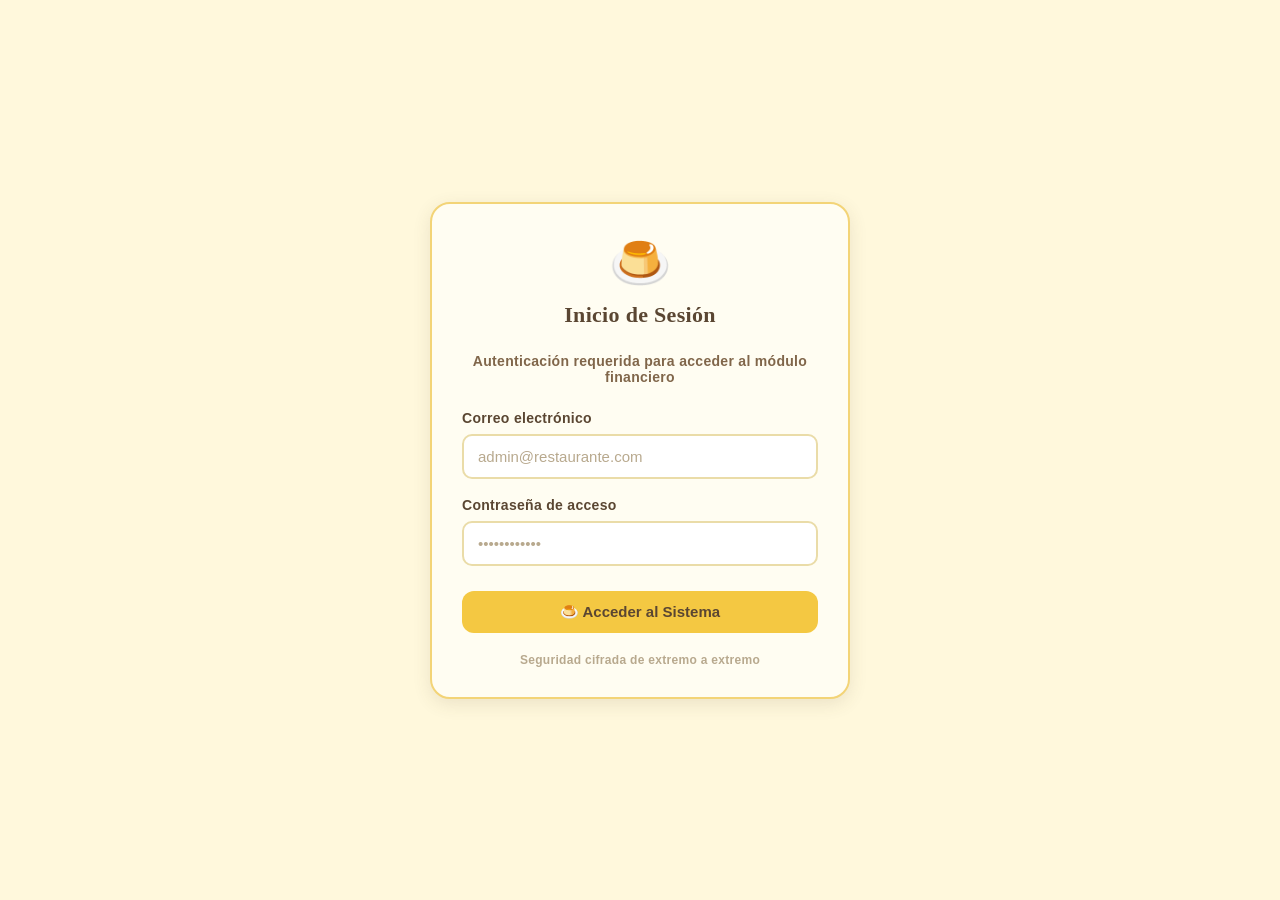
==== commit 1fad3fd2: "Pasada de responsive profesional en todas las vistas Pompompurin y PQRS a SVG - Crea css/responsive." ====
--- a/pages/ComprobanteEgreso.html
+++ b/pages/ComprobanteEgreso.html
@@ -6,6 +6,8 @@
     <title>Comprobante de Egreso | Pompompurin Restaurante</title>
     <!-- ENLAZADO CORRECTAMENTE AL CSS DE COMPROBANTE -->
     <link rel="stylesheet" href="../css/Comprobante.css" />
+    <link rel="stylesheet" href="../css/dashboard.css" />
+    <link rel="stylesheet" href="../css/responsive.css" />
   </head>
   <body>
     <!-- SECCIÓN DE AUTENTICACIÓN / INICIO DE SESIÓN -->
@@ -51,6 +53,14 @@
 
     <!-- MÓDULO PRINCIPAL: COMPROBANTE DE EGRESO (OCULTO POR DEFECTO) -->
     <div id="dashboard-section" class="hidden">
+     <div class="app">
+
+      <div id="dashboard-sidebar"></div>
+
+      <main class="main">
+
+        <div id="dashboard-topbar"></div>
+
       <!-- Encabezado Estilizado Pompompurin -->
       <header class="encabezado">
         <div class="logo">🍮</div>
@@ -59,7 +69,7 @@
           <h1>Restaurante_Grupo</h1>
           <p>Módulo Financiero y Caja</p>
         </div>
-        <div style="margin-left: auto;">
+        <div class="cerrar-sesion">
           <button class="btn cancelar" onclick="handleLogout()" style="padding: 8px 16px; font-size: 13px;">
             Cerrar Sesión
           </button>
@@ -67,7 +77,7 @@
       </header>
 
       <!-- Contenido Principal -->
-      <main class="contenedor">
+      <div class="contenedor">
         <div class="titulo">
           <h2>🍮 Nuevo Comprobante de Egreso</h2>
           <p>
@@ -177,12 +187,15 @@
             </button>
           </div>
         </form>
-      </main>
+      </div>
 
       <!-- Pie de página -->
       <footer>
         <p>🍮 Restaurante: Módulo Financiero Seguro</p>
       </footer>
+
+      </main>
+     </div>
     </div>
 
     <!-- Script de Control de Sesión -->
@@ -204,5 +217,9 @@
         login.style.opacity = "1";
       }
     </script>
+    <script src="../js/dashboard.js"></script>
+    <script>
+      montarDashboard({ activo: 'egreso', base: '../', titulo: 'Comprobante de Egreso' });
+    </script>
   </body>
 </html>
--- a/css/Comprobante.css
+++ b/css/Comprobante.css
@@ -271,16 +271,11 @@
 
 .bg-grid {
     display: none !important;
-
-
-}
-.encabezado img{
- position: absolute;
- right: 10px;
- top: 10px;
- width: 60px;
- height: auto;
-  
-
-
+}
+
+/* El diseño responsive de .encabezado, .tarjeta, .formulario, etc. vive
+   en css/responsive.css, compartido por todas las vistas Pompompurin. */
+
+.cerrar-sesion {
+    margin-left: auto;
 }
--- a/css/dashboard.css
+++ b/css/dashboard.css
@@ -0,0 +1,200 @@
+/* ================================================================
+   Dashboard Pompompurin — layout compartido (sidebar + topbar)
+   Se combina con pedido.css/pqrs.css/recibo.css/Comprobante.css,
+   que aportan el resto del tema (tarjetas, formularios, botones).
+   Se monta con js/dashboard.js -> montarDashboard({...})
+   ================================================================ */
+
+.app {
+    display: flex;
+    min-height: 100vh;
+}
+
+/* ---- Barra lateral ---- */
+.sidebar {
+    width: 250px;
+    background: #3d2c1d;
+    color: #f1e4c3;
+    padding: 22px 16px;
+    position: fixed;
+    inset: 0 auto 0 0;
+    overflow-y: auto;
+    box-sizing: border-box;
+    z-index: 30;
+}
+
+.sidebar .brand {
+    font-family: "Dancing Script", cursive;
+    font-size: 28px;
+    font-weight: 700;
+    padding: 6px 12px 26px;
+    color: #fff;
+}
+
+.sidebar .brand span {
+    color: #f4c842;
+}
+
+.sidebar .nav a {
+    display: flex;
+    align-items: center;
+    gap: 12px;
+    color: #e7d9bd;
+    text-decoration: none;
+    font-weight: 600;
+    padding: 12px;
+    border-radius: 10px;
+    margin: 5px 0;
+}
+
+.sidebar .nav a svg {
+    flex-shrink: 0;
+}
+
+.sidebar .nav a:hover,
+.sidebar .nav a.active {
+    background: #55402a;
+    color: #f4c842;
+}
+
+/* ---- Contenido principal ---- */
+.main {
+    margin-left: 250px;
+    width: calc(100% - 250px);
+    box-sizing: border-box;
+}
+
+/* ---- Barra superior ---- */
+.topbar {
+    height: 66px;
+    background: #fffdf2;
+    border-bottom: 2px solid #f3d477;
+    display: flex;
+    align-items: center;
+    justify-content: space-between;
+    padding: 0 28px;
+    box-sizing: border-box;
+}
+
+.topbar b {
+    font-family: "Dancing Script", cursive;
+    font-size: 22px;
+    font-weight: 700;
+    color: #5a4632;
+    white-space: nowrap;
+    overflow: hidden;
+    text-overflow: ellipsis;
+}
+
+.menu-btn {
+    display: none;
+    align-items: center;
+    justify-content: center;
+    border: 0;
+    background: none;
+    color: #5a4632;
+    cursor: pointer;
+    padding: 8px;
+    border-radius: 8px;
+}
+.menu-btn:hover {
+    background: #f1edd8;
+}
+
+/* ---- Usuario (topbar) ---- */
+.topbar-user {
+    display: flex;
+    align-items: center;
+    gap: 8px;
+    color: #5a4632;
+    font-weight: 600;
+    white-space: nowrap;
+}
+
+/* ---- Overlay que oscurece el contenido al abrir el menú en móvil ---- */
+.sidebar-backdrop {
+    position: fixed;
+    inset: 0;
+    background: rgba(20, 12, 4, .45);
+    opacity: 0;
+    pointer-events: none;
+    transition: opacity .2s ease;
+    z-index: 25;
+}
+.sidebar-backdrop.visible {
+    opacity: 1;
+    pointer-events: auto;
+}
+
+/* El encabezado Pompompurin de cada vista necesita quedar posicionado
+   para que su imagen (position:absolute) se ancle a él y no al viewport */
+.encabezado {
+    position: relative;
+}
+
+/* ---- Tarjetas de métricas (usadas en Inicio) ---- */
+.metricas {
+    display: grid;
+    grid-template-columns: repeat(4, 1fr);
+    gap: 20px;
+    margin-bottom: 25px;
+}
+
+.metrica {
+    text-align: center;
+}
+
+.metrica-title {
+    color: #806b50;
+    font-size: 14px;
+    font-weight: 700;
+}
+
+.metrica-value {
+    font-family: "Dancing Script", cursive;
+    font-size: 34px;
+    font-weight: 700;
+    color: #5a4632;
+    margin-top: 6px;
+}
+
+/* ---- Responsive ---- */
+@media (max-width: 1100px) {
+    .metricas {
+        grid-template-columns: repeat(2, 1fr);
+    }
+}
+
+@media (max-width: 767px) {
+    .sidebar {
+        transform: translateX(-100%);
+        transition: .25s;
+    }
+    .sidebar.open {
+        transform: translateX(0);
+    }
+    .main {
+        margin-left: 0;
+        width: 100%;
+    }
+    .menu-btn {
+        display: flex;
+    }
+    .topbar {
+        padding: 0 14px;
+        gap: 10px;
+    }
+    .topbar b {
+        font-size: 19px;
+    }
+    .metricas {
+        grid-template-columns: 1fr;
+    }
+}
+
+/* Pantallas muy angostas: solo el ícono de usuario, sin el texto */
+@media (max-width: 400px) {
+    .topbar-user span {
+        display: none;
+    }
+}
--- a/css/responsive.css
+++ b/css/responsive.css
@@ -0,0 +1,164 @@
+/* ================================================================
+   Responsive Pompompurin — reglas compartidas por TODAS las vistas
+   del tema (encabezado, tarjetas, formularios, botones, PQRS...).
+
+   Se incluye de última en cada página, después de su hoja de tema
+   (pedido.css / pqrs.css / recibo.css / Comprobante.css) y de
+   dashboard.css, para poder ajustar cualquiera de esos componentes
+   en los mismos dos puntos de quiebre: tablet (≤768px) y celular
+   (≤480px). Así evitamos mantener los mismos breakpoints repetidos
+   —y desincronizados— en cuatro hojas distintas.
+   ================================================================ */
+
+/* ---- Salvaguarda global: nada debe desbordar el ancho de pantalla ---- */
+* {
+    box-sizing: border-box;
+}
+html, body {
+    max-width: 100%;
+    overflow-x: hidden;
+}
+img {
+    max-width: 100%;
+    height: auto;
+}
+
+/* ---- Tablets (≤768px) ---- */
+@media screen and (max-width: 768px) {
+
+    .encabezado {
+        padding: 20px;
+        gap: 10px;
+    }
+    .encabezado img {
+        right: 20px;
+        top: 10px;
+        width: 75px;
+    }
+    .encabezado h1 { font-size: 26px; }
+    .encabezado p  { font-size: 14px; }
+
+    .contenedor {
+        width: 92%;
+        margin: 25px auto;
+    }
+    .titulo h2 { font-size: 28px; }
+
+    .tarjeta,
+    .tarjeta-resumen {
+        padding: 22px;
+    }
+
+    .formulario {
+        grid-template-columns: 1fr;
+        gap: 18px;
+    }
+    .formulario .campo-full,
+    .campo-ancho {
+        grid-column: 1 / -1;
+    }
+
+    .acciones {
+        justify-content: center;
+        flex-wrap: wrap;
+    }
+
+    /* PQRS */
+    .tipo-grid { grid-template-columns: repeat(2, 1fr); }
+    .resultado-header { flex-direction: column; }
+    .tabs { justify-content: center; }
+
+    /* Comprobante de Egreso: el botón de cerrar sesión ya no fuerza
+       el ancho del encabezado en pantallas medianas */
+    .cerrar-sesion { margin-left: 0; }
+}
+
+/* ---- Celulares (≤480px) ---- */
+@media screen and (max-width: 480px) {
+
+    .encabezado {
+        padding: 15px;
+        min-height: 75px;
+        flex-wrap: wrap;
+    }
+    .logo { font-size: 35px; }
+    .encabezado h1 { font-size: 23px; }
+    .encabezado p  { font-size: 13px; }
+    .encabezado img {
+        right: 10px;
+        top: 10px;
+        width: 60px;
+    }
+    .cerrar-sesion {
+        width: 100%;
+    }
+    .cerrar-sesion .btn {
+        width: 100%;
+    }
+
+    .contenedor {
+        width: 94%;
+        margin: 20px auto;
+    }
+    .titulo { margin-bottom: 20px; }
+    .titulo h2 { font-size: 25px; padding-right: 10px; }
+    .titulo p  { font-size: 14px; line-height: 1.5; }
+
+    .tarjeta,
+    .tarjeta-resumen {
+        width: 100%;
+        padding: 18px;
+        border-radius: 15px;
+        margin-bottom: 18px;
+    }
+    .tarjeta h3,
+    .tarjeta-resumen h3 {
+        font-size: 20px;
+        margin-bottom: 20px;
+    }
+
+    .formulario { grid-template-columns: 1fr; gap: 15px; }
+    .campo input,
+    .campo select,
+    .campo textarea {
+        font-size: 14px;
+        padding: 11px 12px;
+    }
+    .materia-label { font-size: 14px; line-height: 1.3; }
+
+    .Pedido-vacio { padding: 18px 10px; }
+    .icono-pedido { font-size: 38px; }
+    .Pedido-vacio p { font-size: 14px; }
+    .Pedido-vacio span { font-size: 13px; line-height: 1.4; }
+    .total { font-size: 18px; padding-top: 15px; }
+
+    .acciones {
+        flex-direction: column;
+        gap: 10px;
+        margin-top: 15px;
+    }
+    .acciones .btn { width: 100%; }
+
+    footer {
+        min-height: 120px;
+        padding: 30px 15px;
+        font-size: 13px;
+    }
+
+    /* PQRS */
+    .tipo-grid { grid-template-columns: repeat(2, 1fr); gap: 10px; }
+    .tipo-card { padding: 14px 8px; }
+    .tipo-desc { display: none; } /* deja las tarjetas cómodas y legibles en pantallas muy chicas */
+    .tabs { gap: 4px; }
+    .tab-btn { padding: 10px 12px; font-size: 13px; }
+    .consulta-row { flex-direction: column; align-items: stretch; }
+    .consulta-row .btn { width: 100%; }
+    .historial-toolbar { flex-direction: column; align-items: stretch; }
+    .historial-toolbar .btn { justify-content: center; }
+    .radicado-num { font-size: 32px; }
+}
+
+/* ---- Pantallas grandes: evita que las tarjetas se estiren en exceso ---- */
+@media screen and (min-width: 1400px) {
+    .contenedor { max-width: 1100px; }
+}
